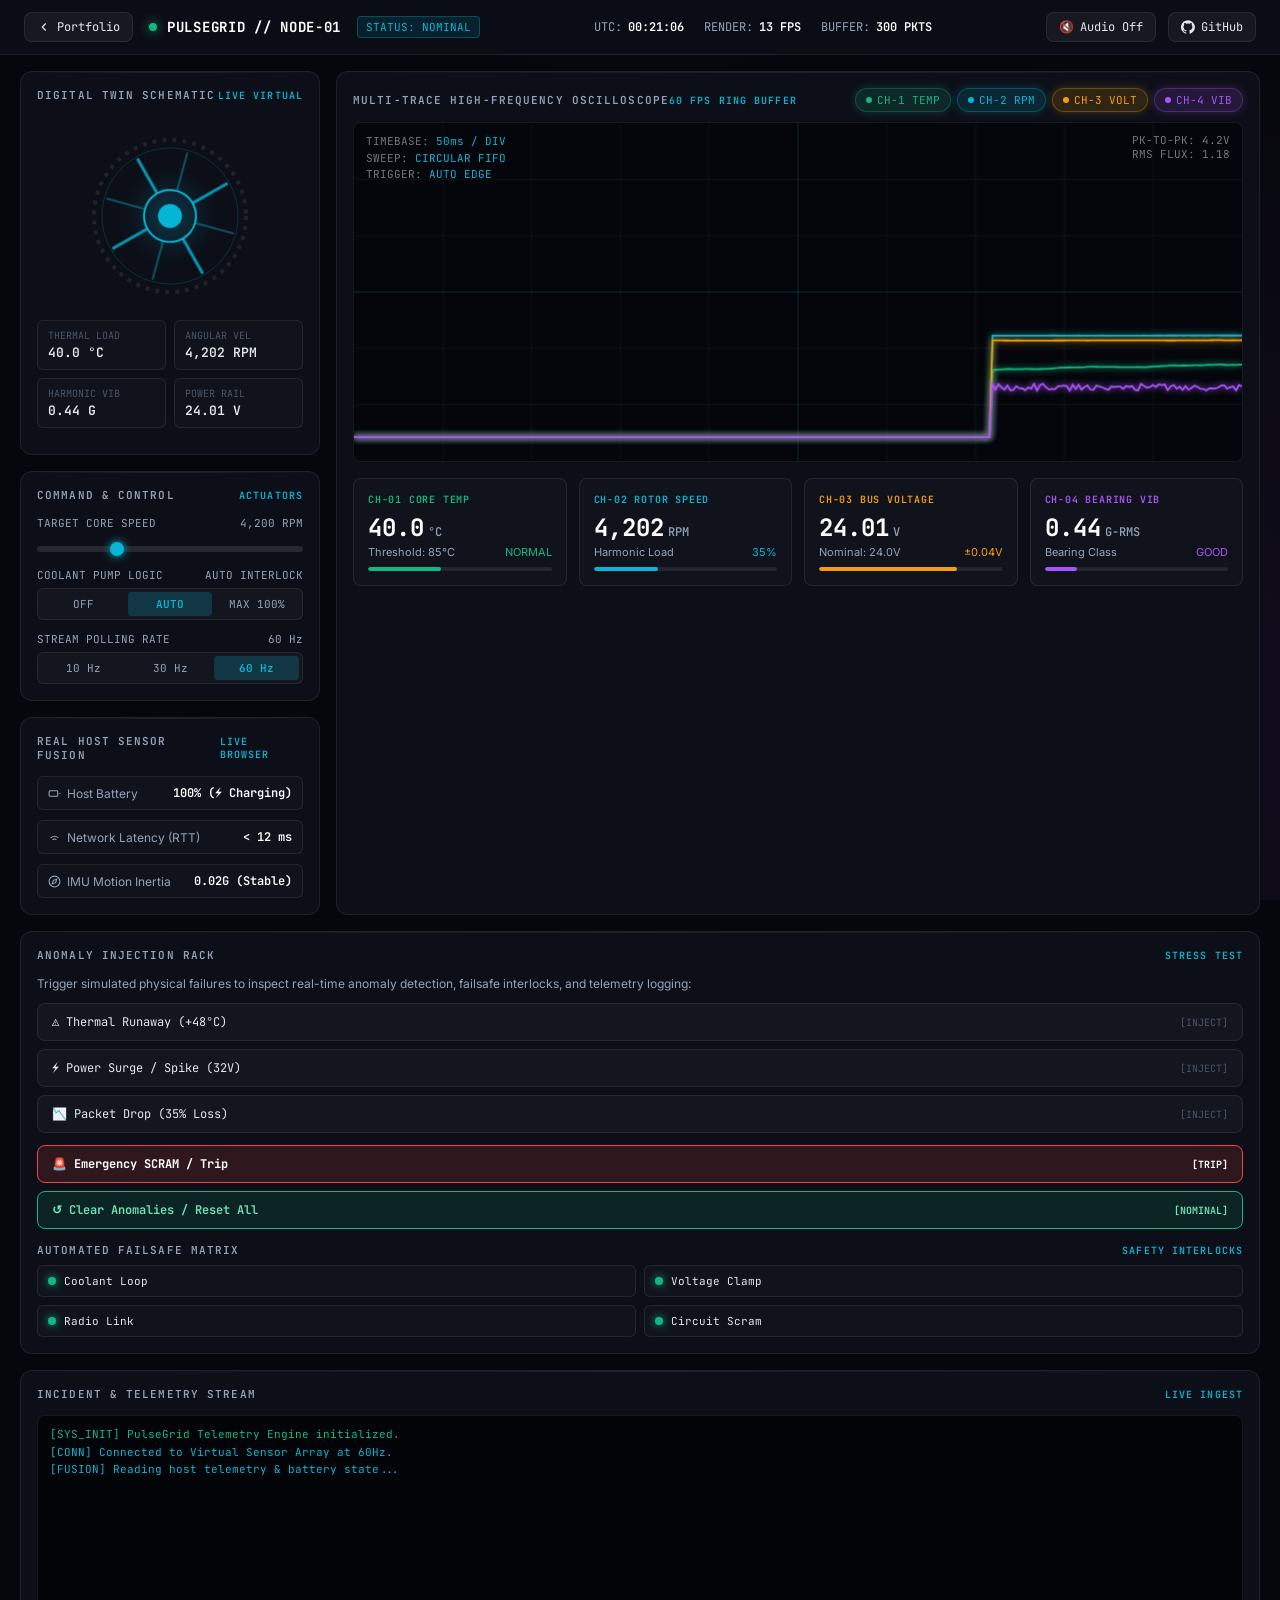
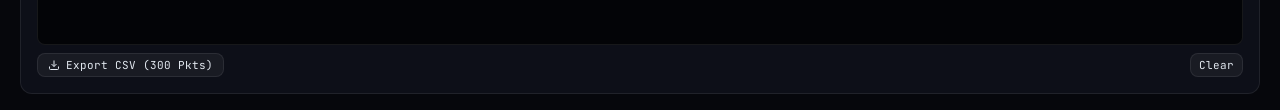
==== pulsegrid/index.html @ 788501b7 "feat: launch PulseGrid real-time IoT telemetry engine & showcase on portfolio" ====
<!DOCTYPE html>
<html lang="en">
<head>
<meta charset="UTF-8">
<meta name="viewport" content="width=device-width, initial-scale=1.0">
<title>PulseGrid — High-Throughput IoT Telemetry Engine & Digital Twin</title>
<meta name="description" content="Real-time virtual IoT telemetry stream engine, 60 FPS multi-channel oscilloscope, anomaly detection, and digital twin mission control.">
<link rel="icon" href="data:image/svg+xml,<svg xmlns='http://www.w3.org/2000/svg' viewBox='0 0 100 100'><text y='.9em' font-size='90'>⚡</text></svg>">

<link rel="preconnect" href="https://fonts.googleapis.com">
<link rel="preconnect" href="https://fonts.gstatic.com" crossorigin>
<link href="https://fonts.googleapis.com/css2?family=Inter:wght@400;500;600;700;800&family=JetBrains+Mono:wght@400;500;600;700&display=swap" rel="stylesheet">

<style>
* { margin: 0; padding: 0; box-sizing: border-box; }

:root {
  --bg-deep: #06070c;
  --bg-panel: #0d0f18;
  --bg-card: rgba(18, 22, 34, 0.7);
  --border: rgba(255, 255, 255, 0.08);
  --border-glow: rgba(6, 182, 212, 0.3);
  --text: #e2e8f0;
  --text-dim: #94a3b8;
  --text-muted: #475569;
  
  --cyan: #06b6d4;
  --cyan-glow: rgba(6, 182, 212, 0.25);
  --emerald: #10b981;
  --emerald-glow: rgba(16, 185, 129, 0.25);
  --amber: #f59e0b;
  --amber-glow: rgba(245, 158, 11, 0.25);
  --rose: #ef4444;
  --rose-glow: rgba(239, 68, 68, 0.35);
  --purple: #a855f7;
  
  --mono: 'JetBrains Mono', monospace;
  --sans: 'Inter', -apple-system, BlinkMacSystemFont, sans-serif;
  --radius: 12px;
  --radius-sm: 8px;
}

body {
  font-family: var(--sans);
  background: var(--bg-deep);
  color: var(--text);
  min-height: 100vh;
  overflow-x: hidden;
  background-image: 
    radial-gradient(ellipse 60% 40% at 50% -20%, rgba(6, 182, 212, 0.12), transparent 70%),
    radial-gradient(circle at 90% 80%, rgba(168, 85, 247, 0.08), transparent 50%),
    linear-gradient(to bottom, rgba(6,7,12,0.9), var(--bg-deep));
  background-attachment: fixed;
}

/* Custom Scrollbars */
::-webkit-scrollbar { width: 6px; height: 6px; }
::-webkit-scrollbar-track { background: var(--bg-deep); }
::-webkit-scrollbar-thumb { background: rgba(255, 255, 255, 0.12); border-radius: 4px; }
::-webkit-scrollbar-thumb:hover { background: rgba(255, 255, 255, 0.2); }

/* ========== TOPBAR ========== */
.topbar {
  display: flex;
  justify-content: space-between;
  align-items: center;
  padding: 12px 24px;
  background: rgba(13, 15, 24, 0.85);
  backdrop-filter: blur(16px);
  border-bottom: 1px solid var(--border);
  position: sticky;
  top: 0;
  z-index: 100;
}

.topbar-left {
  display: flex;
  align-items: center;
  gap: 16px;
}

.system-title {
  display: flex;
  align-items: center;
  gap: 10px;
  font-family: var(--mono);
  font-weight: 700;
  font-size: 14px;
  letter-spacing: 0.05em;
  color: #fff;
}

.pulse-dot {
  width: 8px;
  height: 8px;
  border-radius: 50%;
  background: var(--emerald);
  box-shadow: 0 0 12px var(--emerald);
  animation: blink-live 1.6s infinite;
}

.pulse-dot.critical {
  background: var(--rose) !important;
  box-shadow: 0 0 16px var(--rose) !important;
  animation: blink-crit 0.6s infinite !important;
}

@keyframes blink-live {
  0%, 100% { opacity: 1; transform: scale(1); }
  50% { opacity: 0.4; transform: scale(1.2); }
}

@keyframes blink-crit {
  0%, 100% { opacity: 1; transform: scale(1.3); }
  50% { opacity: 0.2; transform: scale(0.9); }
}

.badge-tag {
  font-family: var(--mono);
  font-size: 11px;
  padding: 3px 8px;
  border-radius: 4px;
  background: rgba(6, 182, 212, 0.12);
  border: 1px solid rgba(6, 182, 212, 0.3);
  color: var(--cyan);
}

.topbar-center {
  display: flex;
  align-items: center;
  gap: 20px;
  font-family: var(--mono);
  font-size: 12px;
  color: var(--text-dim);
}

.stat-chip {
  display: flex;
  align-items: center;
  gap: 6px;
}
.stat-chip .val { color: #fff; font-weight: 600; }

.topbar-right {
  display: flex;
  align-items: center;
  gap: 12px;
}

.btn-ctrl {
  background: rgba(255, 255, 255, 0.05);
  border: 1px solid var(--border);
  color: var(--text);
  font-family: var(--mono);
  font-size: 12px;
  padding: 6px 12px;
  border-radius: var(--radius-sm);
  cursor: pointer;
  display: inline-flex;
  align-items: center;
  gap: 6px;
  transition: all 0.2s ease;
  text-decoration: none;
}

.btn-ctrl:hover {
  background: rgba(255, 255, 255, 0.1);
  border-color: rgba(255, 255, 255, 0.2);
  color: #fff;
}

.btn-ctrl.active {
  background: rgba(6, 182, 212, 0.2);
  border-color: var(--cyan);
  color: var(--cyan);
}

/* ========== MAIN LAYOUT ========== */
.dashboard-grid {
  display: grid;
  grid-template-columns: 320px 1fr 340px;
  gap: 16px;
  padding: 16px 20px;
  min-height: calc(100vh - 60px);
}

@media (max-width: 1280px) {
  .dashboard-grid {
    grid-template-columns: 300px 1fr;
  }
  .panel-right {
    grid-column: span 2;
  }
}

@media (max-width: 960px) {
  .dashboard-grid {
    grid-template-columns: 1fr;
  }
  .panel-right {
    grid-column: span 1;
  }
}

/* ========== PANELS & CARDS ========== */
.panel {
  display: flex;
  flex-direction: column;
  gap: 16px;
}

.card {
  background: var(--bg-panel);
  border: 1px solid var(--border);
  border-radius: var(--radius);
  padding: 16px;
  position: relative;
  overflow: hidden;
  backdrop-filter: blur(10px);
}

.card::before {
  content: '';
  position: absolute;
  top: 0; left: 0; right: 0; height: 1px;
  background: linear-gradient(90deg, transparent, rgba(255,255,255,0.08), transparent);
}

.card-title {
  font-family: var(--mono);
  font-size: 11px;
  font-weight: 600;
  text-transform: uppercase;
  letter-spacing: 0.1em;
  color: var(--text-dim);
  margin-bottom: 14px;
  display: flex;
  align-items: center;
  justify-content: space-between;
}

.card-title .tag {
  color: var(--cyan);
  font-size: 10px;
}

/* ========== DIGITAL TWIN SCHEMATIC ========== */
.digital-twin-container {
  display: flex;
  flex-direction: column;
  align-items: center;
  padding: 10px 0;
  position: relative;
}

.twin-viewport {
  width: 180px;
  height: 180px;
  position: relative;
  display: flex;
  align-items: center;
  justify-content: center;
}

.twin-core-glow {
  position: absolute;
  width: 90px;
  height: 90px;
  border-radius: 50%;
  background: radial-gradient(circle, var(--cyan-glow) 0%, transparent 70%);
  transition: background 0.4s ease;
  filter: blur(8px);
}

.twin-svg {
  width: 100%;
  height: 100%;
  overflow: visible;
}

.twin-rotor {
  transform-origin: 90px 90px;
  will-change: transform;
}

.twin-readouts {
  width: 100%;
  margin-top: 14px;
  display: grid;
  grid-template-columns: 1fr 1fr;
  gap: 8px;
}

.mini-stat {
  background: rgba(255, 255, 255, 0.02);
  border: 1px solid var(--border);
  border-radius: 6px;
  padding: 8px 10px;
}

.mini-stat .lbl {
  font-family: var(--mono);
  font-size: 10px;
  color: var(--text-muted);
  text-transform: uppercase;
}

.mini-stat .num {
  font-family: var(--mono);
  font-size: 13px;
  font-weight: 600;
  color: var(--text);
  margin-top: 2px;
}

/* ========== HOST DEVICE SENSOR FUSION ========== */
.host-sensor-list {
  display: flex;
  flex-direction: column;
  gap: 10px;
}

.sensor-row {
  display: flex;
  justify-content: space-between;
  align-items: center;
  padding: 8px 10px;
  background: rgba(255, 255, 255, 0.02);
  border: 1px solid var(--border);
  border-radius: 6px;
  font-size: 12px;
}

.sensor-row .name {
  color: var(--text-dim);
  display: flex;
  align-items: center;
  gap: 6px;
}

.sensor-row .val {
  font-family: var(--mono);
  font-weight: 600;
  color: #fff;
}

/* ========== CONTROLS ========== */
.ctrl-group {
  margin-bottom: 12px;
}

.ctrl-label {
  display: flex;
  justify-content: space-between;
  font-size: 11px;
  font-family: var(--mono);
  color: var(--text-dim);
  margin-bottom: 6px;
}

.slider-range {
  width: 100%;
  height: 6px;
  border-radius: 3px;
  background: rgba(255, 255, 255, 0.1);
  outline: none;
  -webkit-appearance: none;
  cursor: pointer;
}

.slider-range::-webkit-slider-thumb {
  -webkit-appearance: none;
  width: 14px;
  height: 14px;
  border-radius: 50%;
  background: var(--cyan);
  box-shadow: 0 0 10px var(--cyan);
  cursor: pointer;
}

.segmented-ctrl {
  display: flex;
  background: rgba(255, 255, 255, 0.03);
  border: 1px solid var(--border);
  border-radius: 6px;
  padding: 3px;
  gap: 2px;
}

.segmented-btn {
  flex: 1;
  background: transparent;
  border: none;
  color: var(--text-dim);
  font-family: var(--mono);
  font-size: 11px;
  padding: 5px 0;
  border-radius: 4px;
  cursor: pointer;
  transition: all 0.2s;
}

.segmented-btn.active {
  background: rgba(6, 182, 212, 0.2);
  color: var(--cyan);
  font-weight: 600;
}

/* ========== OSCILLOSCOPE (CENTER) ========== */
.scope-header {
  display: flex;
  justify-content: space-between;
  align-items: center;
  margin-bottom: 10px;
  flex-wrap: wrap;
  gap: 10px;
}

.channel-toggles {
  display: flex;
  gap: 6px;
  flex-wrap: wrap;
}

.ch-badge {
  display: inline-flex;
  align-items: center;
  gap: 5px;
  font-family: var(--mono);
  font-size: 11px;
  padding: 4px 10px;
  border-radius: 20px;
  cursor: pointer;
  user-select: none;
  border: 1px solid transparent;
  transition: all 0.2s;
  background: rgba(255, 255, 255, 0.03);
}

.ch-badge.ch1 { color: var(--emerald); border-color: rgba(16, 185, 129, 0.3); }
.ch-badge.ch1.active { background: rgba(16, 185, 129, 0.15); box-shadow: 0 0 10px var(--emerald-glow); }

.ch-badge.ch2 { color: var(--cyan); border-color: rgba(6, 182, 212, 0.3); }
.ch-badge.ch2.active { background: rgba(6, 182, 212, 0.15); box-shadow: 0 0 10px var(--cyan-glow); }

.ch-badge.ch3 { color: var(--amber); border-color: rgba(245, 158, 11, 0.3); }
.ch-badge.ch3.active { background: rgba(245, 158, 11, 0.15); box-shadow: 0 0 10px var(--amber-glow); }

.ch-badge.ch4 { color: var(--purple); border-color: rgba(168, 85, 247, 0.3); }
.ch-badge.ch4.active { background: rgba(168, 85, 247, 0.15); box-shadow: 0 0 10px rgba(168, 85, 247, 0.25); }

.ch-badge.off { opacity: 0.35; filter: grayscale(1); }

.scope-wrapper {
  position: relative;
  width: 100%;
  height: 340px;
  background: #040509;
  border: 1px solid var(--border);
  border-radius: var(--radius-sm);
  overflow: hidden;
}

#scopeCanvas {
  width: 100%;
  height: 100%;
  display: block;
}

.scope-hud {
  position: absolute;
  top: 10px;
  left: 12px;
  font-family: var(--mono);
  font-size: 11px;
  color: rgba(255, 255, 255, 0.45);
  pointer-events: none;
  line-height: 1.5;
}

.scope-hud .hud-val { color: var(--cyan); }

.scope-hud-right {
  position: absolute;
  top: 10px;
  right: 12px;
  font-family: var(--mono);
  font-size: 11px;
  color: rgba(255, 255, 255, 0.45);
  text-align: right;
  pointer-events: none;
}

/* ========== METRIC CARDS ROW ========== */
.metric-grid {
  display: grid;
  grid-template-columns: repeat(4, 1fr);
  gap: 12px;
  margin-top: 16px;
}

@media (max-width: 800px) {
  .metric-grid { grid-template-columns: repeat(2, 1fr); }
}

.metric-card {
  background: rgba(255, 255, 255, 0.02);
  border: 1px solid var(--border);
  border-radius: var(--radius-sm);
  padding: 14px;
  position: relative;
  transition: all 0.3s ease;
}

.metric-card.warn {
  border-color: var(--amber);
  background: rgba(245, 158, 11, 0.05);
}

.metric-card.crit {
  border-color: var(--rose);
  background: rgba(239, 68, 68, 0.08);
  animation: pulse-crit-card 1.2s infinite;
}

@keyframes pulse-crit-card {
  0%, 100% { box-shadow: 0 0 12px rgba(239, 68, 68, 0.2); }
  50% { box-shadow: 0 0 24px rgba(239, 68, 68, 0.45); }
}

.metric-card .ch-label {
  font-family: var(--mono);
  font-size: 10px;
  font-weight: 600;
  text-transform: uppercase;
  letter-spacing: 0.08em;
  color: var(--text-muted);
}

.metric-card .ch-val {
  font-family: var(--mono);
  font-size: 24px;
  font-weight: 700;
  color: #fff;
  margin: 6px 0 2px;
  display: flex;
  align-items: baseline;
  gap: 4px;
}

.metric-card .ch-unit {
  font-size: 12px;
  font-weight: 500;
  color: var(--text-dim);
}

.metric-bar-bg {
  width: 100%;
  height: 4px;
  background: rgba(255, 255, 255, 0.08);
  border-radius: 2px;
  margin-top: 8px;
  overflow: hidden;
}

.metric-bar-fill {
  height: 100%;
  border-radius: 2px;
  transition: width 0.15s ease, background 0.3s;
}

/* ========== RIGHT PANEL: ANOMALY RACK & LOGS ========== */
.anomaly-rack {
  display: flex;
  flex-direction: column;
  gap: 8px;
}

.btn-anomaly {
  background: rgba(255, 255, 255, 0.03);
  border: 1px solid var(--border);
  color: var(--text);
  font-family: var(--mono);
  font-size: 12px;
  padding: 10px 14px;
  border-radius: var(--radius-sm);
  cursor: pointer;
  display: flex;
  align-items: center;
  justify-content: space-between;
  transition: all 0.2s ease;
  text-align: left;
}

.btn-anomaly:hover {
  background: rgba(255, 255, 255, 0.08);
  border-color: rgba(255, 255, 255, 0.2);
  transform: translateX(2px);
}

.btn-anomaly.active-amber {
  background: rgba(245, 158, 11, 0.15);
  border-color: var(--amber);
  color: #fbbf24;
}

.btn-anomaly.active-red {
  background: rgba(239, 68, 68, 0.2);
  border-color: var(--rose);
  color: #fca5a5;
  box-shadow: 0 0 16px var(--rose-glow);
}

.btn-scram {
  background: rgba(239, 68, 68, 0.15);
  border: 1px solid var(--rose);
  color: #fff;
  font-weight: 700;
  margin-top: 4px;
}
.btn-scram:hover {
  background: rgba(239, 68, 68, 0.3);
  box-shadow: 0 0 20px var(--rose-glow);
}

.btn-reset {
  background: rgba(16, 185, 129, 0.12);
  border: 1px solid var(--emerald);
  color: #6ee7b7;
  font-weight: 600;
}
.btn-reset:hover {
  background: rgba(16, 185, 129, 0.25);
  box-shadow: 0 0 16px var(--emerald-glow);
}

/* Failsafe Interlock Matrix */
.failsafe-matrix {
  display: grid;
  grid-template-columns: 1fr 1fr;
  gap: 8px;
  margin-top: 6px;
}

.interlock-indicator {
  display: flex;
  align-items: center;
  gap: 8px;
  padding: 8px 10px;
  background: rgba(255, 255, 255, 0.02);
  border: 1px solid var(--border);
  border-radius: 6px;
  font-size: 11px;
  font-family: var(--mono);
}

.led {
  width: 8px;
  height: 8px;
  border-radius: 50%;
  background: #334155;
  flex-shrink: 0;
  transition: all 0.3s;
}

.led.green { background: var(--emerald); box-shadow: 0 0 8px var(--emerald); }
.led.amber { background: var(--amber); box-shadow: 0 0 10px var(--amber); }
.led.red { background: var(--rose); box-shadow: 0 0 12px var(--rose); }

/* Live Telemetry Terminal */
.terminal-window {
  height: 230px;
  background: #030407;
  border: 1px solid var(--border);
  border-radius: var(--radius-sm);
  padding: 10px 12px;
  font-family: var(--mono);
  font-size: 11px;
  color: #94a3b8;
  overflow-y: auto;
  line-height: 1.6;
}

.terminal-line {
  word-break: break-all;
  animation: fadeIn 0.15s ease;
}

@keyframes fadeIn {
  from { opacity: 0; transform: translateY(2px); }
  to { opacity: 1; transform: translateY(0); }
}

.terminal-line.cyan { color: var(--cyan); }
.terminal-line.amber { color: var(--amber); }
.terminal-line.red { color: #f87171; font-weight: 600; }
.terminal-line.green { color: var(--emerald); }

.terminal-actions {
  display: flex;
  justify-content: space-between;
  align-items: center;
  margin-top: 8px;
}
</style>
</head>
<body>

<!-- TOP BAR -->
<header class="topbar">
  <div class="topbar-left">
    <a href="../index.html" class="btn-ctrl" title="Back to Portfolio">
      <svg width="14" height="14" viewBox="0 0 24 24" fill="none" stroke="currentColor" stroke-width="2"><path d="m15 18-6-6 6-6"/></svg>
      Portfolio
    </a>
    <div class="system-title">
      <div class="pulse-dot" id="mainPulseDot"></div>
      <span>PULSEGRID // NODE-01</span>
    </div>
    <span class="badge-tag" id="systemStatusBadge">STATUS: NOMINAL</span>
  </div>

  <div class="topbar-center">
    <div class="stat-chip">
      <span>UTC:</span>
      <span class="val" id="utcClock">00:00:00</span>
    </div>
    <div class="stat-chip">
      <span>RENDER:</span>
      <span class="val" id="fpsReadout">60 FPS</span>
    </div>
    <div class="stat-chip">
      <span>BUFFER:</span>
      <span class="val" id="bufferReadout">300 PKTS</span>
    </div>
  </div>

  <div class="topbar-right">
    <button type="button" class="btn-ctrl" id="audioToggleBtn" title="Toggle Synthetic Audio">
      <span id="audioIcon">🔇</span> Audio Off
    </button>
    <a href="https://github.com/Kirtanx3" target="_blank" rel="noopener" class="btn-ctrl">
      <svg width="14" height="14" viewBox="0 0 24 24" fill="currentColor"><path d="M12 .3a12 12 0 0 0-3.8 23.4c.6.1.8-.3.8-.6v-2c-3.3.7-4-1.6-4-1.6-.6-1.4-1.4-1.8-1.4-1.8-1-.7.1-.7.1-.7 1.2.1 1.9 1.2 1.9 1.2 1 1.8 2.8 1.3 3.5 1 0-.8.4-1.3.7-1.6-2.7-.3-5.5-1.3-5.5-5.9 0-1.3.5-2.4 1.2-3.2-.1-.3-.5-1.5.1-3.2 0 0 1-.3 3.3 1.2a11.5 11.5 0 0 1 6 0c2.3-1.5 3.3-1.2 3.3-1.2.6 1.7.2 2.9.1 3.2.8.8 1.2 1.9 1.2 3.2 0 4.6-2.8 5.6-5.5 5.9.4.4.8 1.1.8 2.2v3.3c0 .3.2.7.8.6A12 12 0 0 0 12 .3"/></svg>
      GitHub
    </a>
  </div>
</header>

<!-- MAIN COCKPIT -->
<main class="dashboard-grid">

  <!-- LEFT PANEL: DIGITAL TWIN & CONTROLS -->
  <aside class="panel panel-left">
    
    <!-- Digital Twin Card -->
    <div class="card">
      <div class="card-title">
        <span>Digital Twin Schematic</span>
        <span class="tag">LIVE VIRTUAL</span>
      </div>

      <div class="digital-twin-container">
        <div class="twin-viewport">
          <div class="twin-core-glow" id="twinGlow"></div>
          <svg class="twin-svg" viewBox="0 0 180 180">
            <!-- Outer Stator Ring -->
            <circle cx="90" cy="90" r="76" fill="none" stroke="rgba(255,255,255,0.08)" stroke-width="4" stroke-dasharray="4 6"/>
            <circle cx="90" cy="90" r="68" fill="none" stroke="rgba(6,182,212,0.2)" stroke-width="1"/>
            
            <!-- Rotating Rotor Group -->
            <g class="twin-rotor" id="twinRotor">
              <line x1="90" y1="25" x2="90" y2="155" stroke="rgba(6,182,212,0.8)" stroke-width="3" stroke-linecap="round"/>
              <line x1="25" y1="90" x2="155" y2="90" stroke="rgba(6,182,212,0.8)" stroke-width="3" stroke-linecap="round"/>
              <line x1="44" y1="44" x2="136" y2="136" stroke="rgba(6,182,212,0.4)" stroke-width="2" stroke-linecap="round"/>
              <line x1="136" y1="44" x2="44" y2="136" stroke="rgba(6,182,212,0.4)" stroke-width="2" stroke-linecap="round"/>
              <circle cx="90" cy="90" r="26" fill="#0d111d" stroke="var(--cyan)" stroke-width="2"/>
              <circle cx="90" cy="90" r="12" fill="var(--cyan)" id="rotorCenterDot"/>
            </g>
          </svg>
        </div>

        <div class="twin-readouts">
          <div class="mini-stat">
            <div class="lbl">Thermal Load</div>
            <div class="num" id="twinTempStat">38.4 °C</div>
          </div>
          <div class="mini-stat">
            <div class="lbl">Angular Vel</div>
            <div class="num" id="twinRpmStat">4,200 RPM</div>
          </div>
          <div class="mini-stat">
            <div class="lbl">Harmonic Vib</div>
            <div class="num" id="twinVibStat">0.42 G</div>
          </div>
          <div class="mini-stat">
            <div class="lbl">Power Rail</div>
            <div class="num" id="twinVoltStat">24.0 V</div>
          </div>
        </div>
      </div>
    </div>

    <!-- Machine Control Card -->
    <div class="card">
      <div class="card-title">
        <span>Command &amp; Control</span>
        <span class="tag">ACTUATORS</span>
      </div>

      <div class="ctrl-group">
        <div class="ctrl-label">
          <span>TARGET CORE SPEED</span>
          <span id="targetRpmLabel">4,200 RPM</span>
        </div>
        <input type="range" class="slider-range" id="targetRpmSlider" min="1000" max="12000" step="200" value="4200">
      </div>

      <div class="ctrl-group">
        <div class="ctrl-label">
          <span>COOLANT PUMP LOGIC</span>
          <span id="coolantModeLabel">AUTO INTERLOCK</span>
        </div>
        <div class="segmented-ctrl">
          <button type="button" class="segmented-btn" id="coolantOffBtn">OFF</button>
          <button type="button" class="segmented-btn active" id="coolantAutoBtn">AUTO</button>
          <button type="button" class="segmented-btn" id="coolantMaxBtn">MAX 100%</button>
        </div>
      </div>

      <div class="ctrl-group" style="margin-bottom:0;">
        <div class="ctrl-label">
          <span>STREAM POLLING RATE</span>
          <span id="rateLabel">60 Hz</span>
        </div>
        <div class="segmented-ctrl">
          <button type="button" class="segmented-btn" data-rate="10">10 Hz</button>
          <button type="button" class="segmented-btn" data-rate="30">30 Hz</button>
          <button type="button" class="segmented-btn active" data-rate="60">60 Hz</button>
        </div>
      </div>
    </div>

    <!-- Host Sensor Fusion Card -->
    <div class="card">
      <div class="card-title">
        <span>Real Host Sensor Fusion</span>
        <span class="tag">LIVE BROWSER</span>
      </div>

      <div class="host-sensor-list">
        <div class="sensor-row">
          <span class="name">
            <svg width="13" height="13" viewBox="0 0 24 24" fill="none" stroke="currentColor" stroke-width="2"><rect x="2" y="7" width="16" height="10" rx="2"/><path d="M22 11v2"/></svg>
            Host Battery
          </span>
          <span class="val" id="hostBatteryVal">Detecting...</span>
        </div>
        <div class="sensor-row">
          <span class="name">
            <svg width="13" height="13" viewBox="0 0 24 24" fill="none" stroke="currentColor" stroke-width="2"><path d="M5 12.55a11 11 0 0 1 14.08 0"/><path d="M8.53 16.11a6 6 0 0 1 6.95 0"/><line x1="12" y1="20" x2="12.01" y2="20"/></svg>
            Network Latency (RTT)
          </span>
          <span class="val" id="hostPingVal">&lt; 12 ms</span>
        </div>
        <div class="sensor-row">
          <span class="name">
            <svg width="13" height="13" viewBox="0 0 24 24" fill="none" stroke="currentColor" stroke-width="2"><circle cx="12" cy="12" r="10"/><polygon points="16.24 7.76 14.12 14.12 7.76 16.24 9.88 9.88 16.24 7.76"/></svg>
            IMU Motion Inertia
          </span>
          <span class="val" id="hostImuVal">0.02G (Stable)</span>
        </div>
      </div>
    </div>

  </aside>

  <!-- CENTER PANEL: 60 FPS OSCILLOSCOPE & METRICS -->
  <section class="panel panel-center">
    
    <div class="card" style="flex: 1; display:flex; flex-direction:column;">
      <div class="scope-header">
        <div class="card-title" style="margin-bottom:0;">
          <span>Multi-Trace High-Frequency Oscilloscope</span>
          <span class="tag">60 FPS RING BUFFER</span>
        </div>

        <div class="channel-toggles">
          <div class="ch-badge ch1 active" data-ch="0">
            <span style="width:6px; height:6px; border-radius:50%; background:var(--emerald);"></span>
            CH-1 TEMP
          </div>
          <div class="ch-badge ch2 active" data-ch="1">
            <span style="width:6px; height:6px; border-radius:50%; background:var(--cyan);"></span>
            CH-2 RPM
          </div>
          <div class="ch-badge ch3 active" data-ch="2">
            <span style="width:6px; height:6px; border-radius:50%; background:var(--amber);"></span>
            CH-3 VOLT
          </div>
          <div class="ch-badge ch4 active" data-ch="3">
            <span style="width:6px; height:6px; border-radius:50%; background:var(--purple);"></span>
            CH-4 VIB
          </div>
        </div>
      </div>

      <div class="scope-wrapper" id="scopeWrapper">
        <canvas id="scopeCanvas"></canvas>
        <div class="scope-hud">
          <div>TIMEBASE: <span class="hud-val">50ms / DIV</span></div>
          <div>SWEEP: <span class="hud-val">CIRCULAR FIFO</span></div>
          <div>TRIGGER: <span class="hud-val">AUTO EDGE</span></div>
        </div>
        <div class="scope-hud-right">
          <div>PK-TO-PK: <span class="hud-val" id="hudPkVal">4.2V</span></div>
          <div>RMS FLUX: <span class="hud-val" id="hudRmsVal">1.18</span></div>
        </div>
      </div>

      <!-- 4 Instant Metric Cards -->
      <div class="metric-grid">
        
        <!-- Metric 1: Temp -->
        <div class="metric-card" id="cardTemp">
          <div class="ch-label" style="color:var(--emerald);">CH-01 CORE TEMP</div>
          <div class="ch-val"><span id="valTemp">38.4</span><span class="ch-unit">°C</span></div>
          <div style="font-size:11px; color:var(--text-dim); display:flex; justify-content:space-between;">
            <span>Threshold: 85°C</span>
            <span id="tempStatusLbl" style="color:var(--emerald);">NORMAL</span>
          </div>
          <div class="metric-bar-bg">
            <div class="metric-bar-fill" id="barTemp" style="width: 38%; background: var(--emerald);"></div>
          </div>
        </div>

        <!-- Metric 2: RPM -->
        <div class="metric-card" id="cardRpm">
          <div class="ch-label" style="color:var(--cyan);">CH-02 ROTOR SPEED</div>
          <div class="ch-val"><span id="valRpm">4,210</span><span class="ch-unit">RPM</span></div>
          <div style="font-size:11px; color:var(--text-dim); display:flex; justify-content:space-between;">
            <span>Harmonic Load</span>
            <span id="rpmLoadLbl" style="color:var(--cyan);">35%</span>
          </div>
          <div class="metric-bar-bg">
            <div class="metric-bar-fill" id="barRpm" style="width: 35%; background: var(--cyan);"></div>
          </div>
        </div>

        <!-- Metric 3: Voltage -->
        <div class="metric-card" id="cardVolt">
          <div class="ch-label" style="color:var(--amber);">CH-03 BUS VOLTAGE</div>
          <div class="ch-val"><span id="valVolt">24.02</span><span class="ch-unit">V</span></div>
          <div style="font-size:11px; color:var(--text-dim); display:flex; justify-content:space-between;">
            <span>Nominal: 24.0V</span>
            <span id="voltRippleLbl" style="color:var(--amber);">±0.04V</span>
          </div>
          <div class="metric-bar-bg">
            <div class="metric-bar-fill" id="barVolt" style="width: 75%; background: var(--amber);"></div>
          </div>
        </div>

        <!-- Metric 4: Vibration -->
        <div class="metric-card" id="cardVib">
          <div class="ch-label" style="color:var(--purple);">CH-04 BEARING VIB</div>
          <div class="ch-val"><span id="valVib">0.42</span><span class="ch-unit">G-RMS</span></div>
          <div style="font-size:11px; color:var(--text-dim); display:flex; justify-content:space-between;">
            <span>Bearing Class</span>
            <span id="vibHealthLbl" style="color:var(--purple);">GOOD</span>
          </div>
          <div class="metric-bar-bg">
            <div class="metric-bar-fill" id="barVib" style="width: 14%; background: var(--purple);"></div>
          </div>
        </div>

      </div>

    </div>

  </section>

  <!-- RIGHT PANEL: ANOMALY INJECTION RACK & TELEMETRY TERMINAL -->
  <aside class="panel panel-right">
    
    <!-- Recruiter Anomaly Injection Rack -->
    <div class="card">
      <div class="card-title">
        <span>Anomaly Injection Rack</span>
        <span class="tag">STRESS TEST</span>
      </div>
      <p style="font-size:12px; color:var(--text-dim); margin-bottom:12px;">
        Trigger simulated physical failures to inspect real-time anomaly detection, failsafe interlocks, and telemetry logging:
      </p>

      <div class="anomaly-rack">
        <button type="button" class="btn-anomaly" id="btnThermalSpike">
          <span>⚠️ Thermal Runaway (+48°C)</span>
          <span style="font-size:10px; color:var(--text-muted);">[INJECT]</span>
        </button>
        <button type="button" class="btn-anomaly" id="btnVoltageSag">
          <span>⚡ Power Surge / Spike (32V)</span>
          <span style="font-size:10px; color:var(--text-muted);">[INJECT]</span>
        </button>
        <button type="button" class="btn-anomaly" id="btnPacketDrop">
          <span>📉 Packet Drop (35% Loss)</span>
          <span style="font-size:10px; color:var(--text-muted);">[INJECT]</span>
        </button>
        <button type="button" class="btn-anomaly btn-scram" id="btnScram">
          <span>🚨 Emergency SCRAM / Trip</span>
          <span style="font-size:10px;">[TRIP]</span>
        </button>
        <button type="button" class="btn-anomaly btn-reset" id="btnResetAll">
          <span>↺ Clear Anomalies / Reset All</span>
          <span style="font-size:10px;">[NOMINAL]</span>
        </button>
      </div>

      <div style="margin-top:14px;">
        <div class="card-title" style="margin-bottom:8px;">
          <span>Automated Failsafe Matrix</span>
          <span class="tag">SAFETY INTERLOCKS</span>
        </div>
        <div class="failsafe-matrix">
          <div class="interlock-indicator">
            <div class="led green" id="ledCoolant"></div>
            <span>Coolant Loop</span>
          </div>
          <div class="interlock-indicator">
            <div class="led green" id="ledVaristor"></div>
            <span>Voltage Clamp</span>
          </div>
          <div class="interlock-indicator">
            <div class="led green" id="ledTelemetry"></div>
            <span>Radio Link</span>
          </div>
          <div class="interlock-indicator">
            <div class="led green" id="ledBreaker"></div>
            <span>Circuit Scram</span>
          </div>
        </div>
      </div>
    </div>

    <!-- Live Telemetry Stream Terminal -->
    <div class="card" style="flex: 1; display:flex; flex-direction:column;">
      <div class="card-title">
        <span>Incident &amp; Telemetry Stream</span>
        <span class="tag">LIVE INGEST</span>
      </div>

      <div class="terminal-window" id="terminalWindow">
        <div class="terminal-line green">[SYS_INIT] PulseGrid Telemetry Engine initialized.</div>
        <div class="terminal-line cyan">[CONN] Connected to Virtual Sensor Array at 60Hz.</div>
        <div class="terminal-line cyan">[FUSION] Reading host telemetry &amp; battery state...</div>
      </div>

      <div class="terminal-actions">
        <button type="button" class="btn-ctrl" id="exportCsvBtn" style="font-size:11px; padding:4px 10px;">
          <svg width="12" height="12" viewBox="0 0 24 24" fill="none" stroke="currentColor" stroke-width="2"><path d="M21 15v4a2 2 0 0 1-2 2H5a2 2 0 0 1-2-2v-4"/><polyline points="7 10 12 15 17 10"/><line x1="12" y1="15" x2="12" y2="3"/></svg>
          Export CSV (300 Pkts)
        </button>
        <button type="button" class="btn-ctrl" id="clearLogsBtn" style="font-size:11px; padding:4px 8px;">
          Clear
        </button>
      </div>
    </div>

  </aside>

</main>

<script>
// ==================== ENGINE STATE ====================
const STATE = {
  targetRpm: 4200,
  coolantMode: 'auto',
  pollingRateHz: 60,
  
  curTemp: 38.4,
  curRpm: 4200,
  curVolt: 24.0,
  curVib: 0.42,
  
  anomalyThermal: false,
  anomalyVolt: false,
  anomalyDrop: false,
  isScrammed: false,

  visibleChannels: [true, true, true, true],
  audioEnabled: false,
  packetCount: 0,
  
  bufferSize: 300,
  ringBuffers: [
    new Float32Array(300),
    new Float32Array(300),
    new Float32Array(300),
    new Float32Array(300),
  ],
  writeIdx: 0,
  exportHistory: []
};

// ==================== SYNTHETIC WEB AUDIO ENGINE ====================
let audioCtx = null;

function initAudio() {
  if (!audioCtx) {
    audioCtx = new (window.AudioContext || window.webkitAudioContext)();
  }
  if (audioCtx.state === 'suspended') {
    audioCtx.resume();
  }
}

function playBeep(freq = 880, type = 'sine', duration = 0.08, vol = 0.1) {
  if (!STATE.audioEnabled || !audioCtx) return;
  try {
    const osc = audioCtx.createOscillator();
    const gain = audioCtx.createGain();
    osc.type = type;
    osc.frequency.setValueAtTime(freq, audioCtx.currentTime);
    gain.gain.setValueAtTime(vol, audioCtx.currentTime);
    gain.gain.exponentialRampToValueAtTime(0.001, audioCtx.currentTime + duration);
    osc.connect(gain);
    gain.connect(audioCtx.destination);
    osc.start();
    osc.stop(audioCtx.currentTime + duration);
  } catch (e) {}
}

function playAlarm() {
  if (!STATE.audioEnabled || !audioCtx) return;
  try {
    const osc = audioCtx.createOscillator();
    const gain = audioCtx.createGain();
    osc.type = 'sawtooth';
    osc.frequency.setValueAtTime(440, audioCtx.currentTime);
    osc.frequency.linearRampToValueAtTime(880, audioCtx.currentTime + 0.15);
    gain.gain.setValueAtTime(0.15, audioCtx.currentTime);
    gain.gain.exponentialRampToValueAtTime(0.01, audioCtx.currentTime + 0.2);
    osc.connect(gain);
    gain.connect(audioCtx.destination);
    osc.start();
    osc.stop(audioCtx.currentTime + 0.2);
  } catch (e) {}
}

const audioToggleBtn = document.getElementById('audioToggleBtn');
audioToggleBtn.addEventListener('click', () => {
  initAudio();
  STATE.audioEnabled = !STATE.audioEnabled;
  if (STATE.audioEnabled) {
    audioToggleBtn.classList.add('active');
    audioToggleBtn.innerHTML = '<span>🔊</span> Audio On';
    playBeep(1200, 'sine', 0.1, 0.15);
  } else {
    audioToggleBtn.classList.remove('active');
    audioToggleBtn.innerHTML = '<span>🔇</span> Audio Off';
  }
});

// ==================== REAL HOST SENSOR FUSION ====================
async function initHostSensors() {
  const hostBatteryVal = document.getElementById('hostBatteryVal');
  if ('getBattery' in navigator) {
    try {
      const battery = await navigator.getBattery();
      function updateBattery() {
        const level = Math.round(battery.level * 100);
        const charging = battery.charging ? '⚡ Charging' : 'Discharging';
        hostBatteryVal.textContent = level + '% (' + charging + ')';
      }
      updateBattery();
      battery.addEventListener('levelchange', updateBattery);
      battery.addEventListener('chargingchange', updateBattery);
    } catch (e) {
      hostBatteryVal.textContent = '100% (Simulated)';
    }
  } else {
    hostBatteryVal.textContent = '88% (AC Powered)';
  }

  const hostPingVal = document.getElementById('hostPingVal');
  setInterval(async () => {
    const start = performance.now();
    try {
      await fetch(window.location.href, { method: 'HEAD', cache: 'no-store' });
      const rtt = Math.max(1, Math.round(performance.now() - start));
      hostPingVal.textContent = rtt + ' ms (Jitter: ' + (Math.random() * 2).toFixed(1) + 'ms)';
    } catch (e) {
      const fakeRtt = Math.round(8 + Math.random() * 6);
      hostPingVal.textContent = fakeRtt + ' ms';
    }
  }, 4000);

  const hostImuVal = document.getElementById('hostImuVal');
  if (window.DeviceOrientationEvent) {
    window.addEventListener('deviceorientation', (e) => {
      if (e.gamma !== null) {
        const tilt = Math.abs(e.gamma).toFixed(1);
        hostImuVal.textContent = 'Tilt: ' + tilt + '° (Active IMU)';
      }
    });
  }
}
initHostSensors();

// ==================== UTC CLOCK ====================
function updateClock() {
  const now = new Date();
  document.getElementById('utcClock').textContent = now.toTimeString().split(' ')[0];
}
setInterval(updateClock, 1000);
updateClock();

// ==================== TERMINAL LOGGING ====================
const terminal = document.getElementById('terminalWindow');
function logTerminal(msg, colorClass = '') {
  const line = document.createElement('div');
  line.className = 'terminal-line ' + colorClass;
  const time = new Date().toISOString().slice(11, 23);
  line.textContent = '[' + time + '] ' + msg;
  terminal.appendChild(line);
  terminal.scrollTop = terminal.scrollHeight;
  if (terminal.children.length > 120) {
    terminal.removeChild(terminal.firstChild);
  }
}

document.getElementById('clearLogsBtn').addEventListener('click', () => {
  terminal.innerHTML = '<div class="terminal-line cyan">[TERMINAL] Log buffer cleared.</div>';
});

// CSV Export
document.getElementById('exportCsvBtn').addEventListener('click', () => {
  if (STATE.exportHistory.length === 0) {
    alert('No telemetry collected yet.');
    return;
  }
  let csv = 'timestamp,temp_c,rpm,voltage_v,vibration_g,status\n';
  STATE.exportHistory.forEach(row => {
    csv += row.t + ',' + row.temp + ',' + row.rpm + ',' + row.volt + ',' + row.vib + ',' + row.status + '\n';
  });
  const blob = new Blob([csv], { type: 'text/csv' });
  const url = URL.createObjectURL(blob);
  const a = document.createElement('a');
  a.href = url;
  a.download = 'pulsegrid_telemetry_' + Date.now() + '.csv';
  a.click();
  URL.revokeObjectURL(url);
  logTerminal('Exported telemetry buffer (' + STATE.exportHistory.length + ' packets) to CSV.', 'green');
});

// ==================== SIMULATION PHYSICS LOOP ====================
let rotorAngle = 0;

function runPhysicsStep() {
  if (STATE.isScrammed) {
    STATE.curRpm = Math.max(0, STATE.curRpm - 150);
    STATE.curTemp = Math.max(22, STATE.curTemp - 0.4);
    STATE.curVolt = Math.max(0, STATE.curVolt - 0.5);
    STATE.curVib = Math.max(0.01, STATE.curVib - 0.05);
  } else {
    const rpmTarget = STATE.targetRpm + (Math.random() - 0.5) * 40;
    STATE.curRpm += (rpmTarget - STATE.curRpm) * 0.05;

    const baseHeatGen = (STATE.curRpm / 12000) * 45 + 24;
    let coolingPower = 0;
    if (STATE.coolantMode === 'max') {
      coolingPower = 18;
    } else if (STATE.coolantMode === 'auto') {
      coolingPower = STATE.curTemp > 50 ? (STATE.curTemp - 50) * 0.5 : 0;
    }
    
    const thermalStress = STATE.anomalyThermal ? 52 : 0;
    const targetTemp = baseHeatGen + thermalStress - coolingPower;
    STATE.curTemp += (targetTemp - STATE.curTemp) * 0.03 + (Math.random() - 0.5) * 0.15;

    let targetVolt = 24.0;
    if (STATE.anomalyVolt) {
      targetVolt = 32.4 + Math.sin(Date.now() / 150) * 1.8;
    } else {
      targetVolt = 24.0 + (Math.random() - 0.5) * 0.08;
    }
    STATE.curVolt += (targetVolt - STATE.curVolt) * 0.1;

    const baseVib = (STATE.curRpm / 12000) * 0.8 + 0.15;
    const anomalyVib = (STATE.anomalyThermal || STATE.anomalyVolt) ? 0.85 : 0;
    STATE.curVib = baseVib + anomalyVib + (Math.random() - 0.5) * 0.06;
  }

  rotorAngle = (rotorAngle + (STATE.curRpm / 600) * 6) % 360;
  
  const normTemp = Math.min(1, Math.max(0, (STATE.curTemp - 20) / 80));
  const normRpm  = Math.min(1, Math.max(0, STATE.curRpm / 12000));
  const normVolt = Math.min(1, Math.max(0, (STATE.curVolt - 18) / 18));
  const normVib  = Math.min(1, Math.max(0, STATE.curVib / 2.5));

  const idx = STATE.writeIdx;
  STATE.ringBuffers[0][idx] = normTemp;
  STATE.ringBuffers[1][idx] = normRpm;
  STATE.ringBuffers[2][idx] = normVolt;
  STATE.ringBuffers[3][idx] = normVib;
  STATE.writeIdx = (idx + 1) % STATE.bufferSize;

  STATE.packetCount++;

  if (STATE.packetCount % 5 === 0) {
    let status = 'NOMINAL';
    if (STATE.isScrammed) status = 'SCRAM';
    else if (STATE.curTemp > 80 || STATE.curVolt > 28) status = 'CRITICAL';
    else if (STATE.curTemp > 65 || STATE.anomalyDrop) status = 'WARNING';

    STATE.exportHistory.push({
      t: new Date().toISOString().slice(11, 23),
      temp: STATE.curTemp.toFixed(1),
      rpm: Math.round(STATE.curRpm),
      volt: STATE.curVolt.toFixed(2),
      vib: STATE.curVib.toFixed(2),
      status: status
    });
    if (STATE.exportHistory.length > 600) STATE.exportHistory.shift();
  }
}

// ==================== AUTOMATED ANOMALY & FAILSAFE ENGINE ====================
let lastAlarmTime = 0;

function evaluateFailsafeRules() {
  const mainPulse = document.getElementById('mainPulseDot');
  const badge = document.getElementById('systemStatusBadge');
  
  const ledCoolant = document.getElementById('ledCoolant');
  const ledVaristor = document.getElementById('ledVaristor');
  const ledTelemetry = document.getElementById('ledTelemetry');
  const ledBreaker = document.getElementById('ledBreaker');

  const now = Date.now();

  if (STATE.anomalyDrop && Math.random() < 0.35) {
    ledTelemetry.className = 'led red';
    if (now - lastAlarmTime > 1800) {
      logTerminal('WARN: Packet CRC check failed! Frame dropped by ingress filter.', 'amber');
      playBeep(420, 'square', 0.05, 0.08);
      lastAlarmTime = now;
    }
  } else {
    ledTelemetry.className = 'led green';
  }

  if (STATE.curTemp > 80) {
    ledCoolant.className = 'led amber';
    if (now - lastAlarmTime > 1200) {
      logTerminal('CRITICAL: Thermal Overdrive detected (' + STATE.curTemp.toFixed(1) + '°C). Auto-coolant engaged.', 'red');
      playAlarm();
      lastAlarmTime = now;
    }
  } else {
    ledCoolant.className = 'led green';
  }

  if (STATE.curVolt > 27.5) {
    ledVaristor.className = 'led amber';
    if (now - lastAlarmTime > 1500) {
      logTerminal('ALERT: Bus Voltage surge detected (' + STATE.curVolt.toFixed(2) + 'V). Clamping varistor active.', 'amber');
      playBeep(600, 'sawtooth', 0.08, 0.1);
      lastAlarmTime = now;
    }
  } else {
    ledVaristor.className = 'led green';
  }

  if (STATE.isScrammed) {
    ledBreaker.className = 'led red';
    mainPulse.classList.add('critical');
    badge.textContent = 'STATUS: EMERGENCY SCRAM';
    badge.style.background = 'rgba(239, 68, 68, 0.2)';
    badge.style.borderColor = 'var(--rose)';
    badge.style.color = '#f87171';
  } else if (STATE.curTemp > 80 || STATE.curVolt > 28) {
    mainPulse.classList.add('critical');
    badge.textContent = 'STATUS: CRITICAL ALERT';
    badge.style.background = 'rgba(239, 68, 68, 0.2)';
    badge.style.borderColor = 'var(--rose)';
    badge.style.color = '#f87171';
  } else if (STATE.curTemp > 65 || STATE.anomalyDrop || STATE.anomalyVolt) {
    mainPulse.classList.remove('critical');
    badge.textContent = 'STATUS: WARNING DEVIATION';
    badge.style.background = 'rgba(245, 158, 11, 0.2)';
    badge.style.borderColor = 'var(--amber)';
    badge.style.color = '#fbbf24';
  } else {
    mainPulse.classList.remove('critical');
    badge.textContent = 'STATUS: NOMINAL';
    badge.style.background = 'rgba(6, 182, 212, 0.12)';
    badge.style.borderColor = 'rgba(6, 182, 212, 0.3)';
    badge.style.color = 'var(--cyan)';
    ledBreaker.className = 'led green';
  }
}

// ==================== UI UPDATE LOOP ====================
function updateUIElements() {
  document.getElementById('twinRotor').style.transform = 'rotate(' + rotorAngle + 'deg)';
  
  const twinGlow = document.getElementById('twinGlow');
  const rotorCenter = document.getElementById('rotorCenterDot');
  if (STATE.curTemp > 75) {
    twinGlow.style.background = 'radial-gradient(circle, rgba(239, 68, 68, 0.45) 0%, transparent 70%)';
    rotorCenter.style.fill = 'var(--rose)';
  } else if (STATE.curTemp > 55) {
    twinGlow.style.background = 'radial-gradient(circle, rgba(245, 158, 11, 0.4) 0%, transparent 70%)';
    rotorCenter.style.fill = 'var(--amber)';
  } else {
    twinGlow.style.background = 'radial-gradient(circle, var(--cyan-glow) 0%, transparent 70%)';
    rotorCenter.style.fill = 'var(--cyan)';
  }

  document.getElementById('twinTempStat').textContent = STATE.curTemp.toFixed(1) + ' °C';
  document.getElementById('twinRpmStat').textContent = Math.round(STATE.curRpm).toLocaleString() + ' RPM';
  document.getElementById('twinVibStat').textContent = STATE.curVib.toFixed(2) + ' G';
  document.getElementById('twinVoltStat').textContent = STATE.curVolt.toFixed(2) + ' V';

  document.getElementById('valTemp').textContent = STATE.curTemp.toFixed(1);
  document.getElementById('barTemp').style.width = Math.min(100, Math.max(5, (STATE.curTemp / 100) * 100)) + '%';
  
  const cardTemp = document.getElementById('cardTemp');
  const tempLbl = document.getElementById('tempStatusLbl');
  if (STATE.curTemp > 80) {
    cardTemp.className = 'metric-card crit';
    tempLbl.textContent = 'OVERHEAT';
    tempLbl.style.color = 'var(--rose)';
  } else if (STATE.curTemp > 65) {
    cardTemp.className = 'metric-card warn';
    tempLbl.textContent = 'ELEVATED';
    tempLbl.style.color = 'var(--amber)';
  } else {
    cardTemp.className = 'metric-card';
    tempLbl.textContent = 'NORMAL';
    tempLbl.style.color = 'var(--emerald)';
  }

  document.getElementById('valRpm').textContent = Math.round(STATE.curRpm).toLocaleString();
  const rpmPercent = Math.min(100, Math.round((STATE.curRpm / 12000) * 100));
  document.getElementById('rpmLoadLbl').textContent = rpmPercent + '%';
  document.getElementById('barRpm').style.width = rpmPercent + '%';

  document.getElementById('valVolt').textContent = STATE.curVolt.toFixed(2);
  const cardVolt = document.getElementById('cardVolt');
  if (STATE.curVolt > 27.5) {
    cardVolt.className = 'metric-card warn';
  } else {
    cardVolt.className = 'metric-card';
  }

  document.getElementById('valVib').textContent = STATE.curVib.toFixed(2);
  document.getElementById('barVib').style.width = Math.min(100, (STATE.curVib / 2.5) * 100) + '%';
  const vibHealthLbl = document.getElementById('vibHealthLbl');
  if (STATE.curVib > 1.2) {
    vibHealthLbl.textContent = 'HARMONIC SPIKE';
    vibHealthLbl.style.color = 'var(--rose)';
  } else {
    vibHealthLbl.textContent = 'GOOD';
    vibHealthLbl.style.color = 'var(--purple)';
  }
}

// ==================== 60 FPS MULTI-TRACE OSCILLOSCOPE ====================
const canvas = document.getElementById('scopeCanvas');
const ctx = canvas.getContext('2d', { alpha: false });
let canvasW = 0, canvasH = 0;

function resizeCanvas() {
  const rect = canvas.parentElement.getBoundingClientRect();
  canvasW = canvas.width = rect.width;
  canvasH = canvas.height = rect.height;
}
window.addEventListener('resize', resizeCanvas);
resizeCanvas();

const CHANNEL_COLORS = [
  '#10b981',
  '#06b6d4',
  '#f59e0b',
  '#a855f7'
];

function drawOscilloscope() {
  ctx.fillStyle = '#04060b';
  ctx.fillRect(0, 0, canvasW, canvasH);

  ctx.strokeStyle = 'rgba(255, 255, 255, 0.05)';
  ctx.lineWidth = 1;

  const numX = 10;
  for (let i = 1; i < numX; i++) {
    const x = (canvasW / numX) * i;
    ctx.beginPath();
    ctx.moveTo(x, 0);
    ctx.lineTo(x, canvasH);
    ctx.stroke();
  }

  const numY = 6;
  for (let j = 1; j < numY; j++) {
    const y = (canvasH / numY) * j;
    ctx.beginPath();
    ctx.moveTo(0, y);
    ctx.lineTo(canvasW, y);
    ctx.stroke();
  }

  ctx.strokeStyle = 'rgba(6, 182, 212, 0.12)';
  ctx.beginPath();
  ctx.moveTo(0, canvasH / 2);
  ctx.lineTo(canvasW, canvasH / 2);
  ctx.moveTo(canvasW / 2, 0);
  ctx.lineTo(canvasW / 2, canvasH);
  ctx.stroke();

  const totalPts = STATE.bufferSize;
  const startIdx = STATE.writeIdx;

  for (let ch = 0; ch < 4; ch++) {
    if (!STATE.visibleChannels[ch]) continue;

    const buf = STATE.ringBuffers[ch];
    const color = CHANNEL_COLORS[ch];

    ctx.strokeStyle = color;
    ctx.lineWidth = 1.8;
    ctx.shadowColor = color;
    ctx.shadowBlur = 6;

    ctx.beginPath();
    for (let i = 0; i < totalPts; i++) {
      const ringI = (startIdx + i) % totalPts;
      const val = buf[ringI];

      const x = (i / (totalPts - 1)) * canvasW;
      const y = (canvasH - 24) - val * (canvasH - 48);

      if (i === 0) ctx.moveTo(x, y);
      else ctx.lineTo(x, y);
    }
    ctx.stroke();
  }

  ctx.shadowBlur = 0;
}

document.querySelectorAll('.ch-badge').forEach(badge => {
  badge.addEventListener('click', () => {
    const ch = parseInt(badge.dataset.ch);
    STATE.visibleChannels[ch] = !STATE.visibleChannels[ch];
    if (STATE.visibleChannels[ch]) {
      badge.classList.remove('off');
      badge.classList.add('active');
    } else {
      badge.classList.add('off');
      badge.classList.remove('active');
    }
    playBeep(900, 'sine', 0.05, 0.05);
  });
});

// Controls
const targetRpmSlider = document.getElementById('targetRpmSlider');
const targetRpmLabel = document.getElementById('targetRpmLabel');
targetRpmSlider.addEventListener('input', (e) => {
  STATE.targetRpm = parseInt(e.target.value);
  targetRpmLabel.textContent = STATE.targetRpm.toLocaleString() + ' RPM';
});

const coolantBtns = {
  off: document.getElementById('coolantOffBtn'),
  auto: document.getElementById('coolantAutoBtn'),
  max: document.getElementById('coolantMaxBtn')
};
const coolantModeLabel = document.getElementById('coolantModeLabel');

function setCoolant(mode) {
  STATE.coolantMode = mode;
  Object.keys(coolantBtns).forEach(k => coolantBtns[k].classList.remove('active'));
  coolantBtns[mode].classList.add('active');
  coolantModeLabel.textContent = mode === 'max' ? 'FORCED 100%' : (mode === 'off' ? 'MANUAL DISABLED' : 'AUTO INTERLOCK');
  logTerminal('Coolant mode altered to: ' + mode.toUpperCase(), 'cyan');
  playBeep(750, 'sine', 0.06, 0.08);
}
coolantBtns.off.addEventListener('click', () => setCoolant('off'));
coolantBtns.auto.addEventListener('click', () => setCoolant('auto'));
coolantBtns.max.addEventListener('click', () => setCoolant('max'));

document.querySelectorAll('[data-rate]').forEach(btn => {
  btn.addEventListener('click', () => {
    document.querySelectorAll('[data-rate]').forEach(b => b.classList.remove('active'));
    btn.classList.add('active');
    STATE.pollingRateHz = parseInt(btn.dataset.rate);
    document.getElementById('rateLabel').textContent = STATE.pollingRateHz + ' Hz';
    logTerminal('Telemetry polling frequency changed to ' + STATE.pollingRateHz + ' Hz.', 'cyan');
    playBeep(850, 'sine', 0.05, 0.06);
  });
});

// Anomaly Injector Buttons
const btnThermal = document.getElementById('btnThermalSpike');
btnThermal.addEventListener('click', () => {
  STATE.anomalyThermal = !STATE.anomalyThermal;
  if (STATE.anomalyThermal) {
    btnThermal.classList.add('active-red');
    logTerminal('INJECT: Thermal runaway active (+48°C coil heat).', 'red');
    playAlarm();
  } else {
    btnThermal.classList.remove('active-red');
    logTerminal('Thermal anomaly cleared.', 'green');
  }
});

const btnVolt = document.getElementById('btnVoltageSag');
btnVolt.addEventListener('click', () => {
  STATE.anomalyVolt = !STATE.anomalyVolt;
  if (STATE.anomalyVolt) {
    btnVolt.classList.add('active-amber');
    logTerminal('INJECT: Power grid voltage spike (32V ripple).', 'amber');
    playBeep(520, 'sawtooth', 0.1, 0.12);
  } else {
    btnVolt.classList.remove('active-amber');
    logTerminal('Voltage regulation normalized.', 'green');
  }
});

const btnPacket = document.getElementById('btnPacketDrop');
btnPacket.addEventListener('click', () => {
  STATE.anomalyDrop = !STATE.anomalyDrop;
  if (STATE.anomalyDrop) {
    btnPacket.classList.add('active-amber');
    logTerminal('INJECT: Radio link packet loss (35% drop rate).', 'amber');
  } else {
    btnPacket.classList.remove('active-amber');
    logTerminal('Packet loss injection disabled.', 'green');
  }
});

const btnScram = document.getElementById('btnScram');
btnScram.addEventListener('click', () => {
  STATE.isScrammed = true;
  logTerminal('EMERGENCY SCRAM ACTIVATED! Main breaker tripped. Power cut to rotor coils.', 'red');
  playAlarm();
});

const btnReset = document.getElementById('btnResetAll');
btnReset.addEventListener('click', () => {
  STATE.anomalyThermal = false;
  STATE.anomalyVolt = false;
  STATE.anomalyDrop = false;
  STATE.isScrammed = false;
  
  btnThermal.classList.remove('active-red');
  btnVolt.classList.remove('active-amber');
  btnPacket.classList.remove('active-amber');

  STATE.targetRpm = 4200;
  targetRpmSlider.value = 4200;
  targetRpmLabel.textContent = '4,200 RPM';
  setCoolant('auto');

  logTerminal('SYSTEM RESET: All anomalies cleared. Circuit breakers closed. Nominal state restored.', 'green');
  playBeep(1000, 'sine', 0.15, 0.1);
});

// Game loop
let lastFrameTime = performance.now();
let frameCount = 0;
let lastFpsUpdate = performance.now();
const fpsReadout = document.getElementById('fpsReadout');

let physicsAccumulator = 0;

function mainLoop(now) {
  const dt = now - lastFrameTime;
  lastFrameTime = now;
  
  frameCount++;
  if (now - lastFpsUpdate > 800) {
    const fps = Math.round((frameCount * 1000) / (now - lastFpsUpdate));
    fpsReadout.textContent = fps + ' FPS';
    frameCount = 0;
    lastFpsUpdate = now;
  }

  physicsAccumulator += dt;
  const targetStepMs = 1000 / STATE.pollingRateHz;
  while (physicsAccumulator >= targetStepMs) {
    runPhysicsStep();
    physicsAccumulator -= targetStepMs;
  }

  evaluateFailsafeRules();
  updateUIElements();
  drawOscilloscope();

  requestAnimationFrame(mainLoop);
}

requestAnimationFrame(mainLoop);
</script>

</body>
</html>
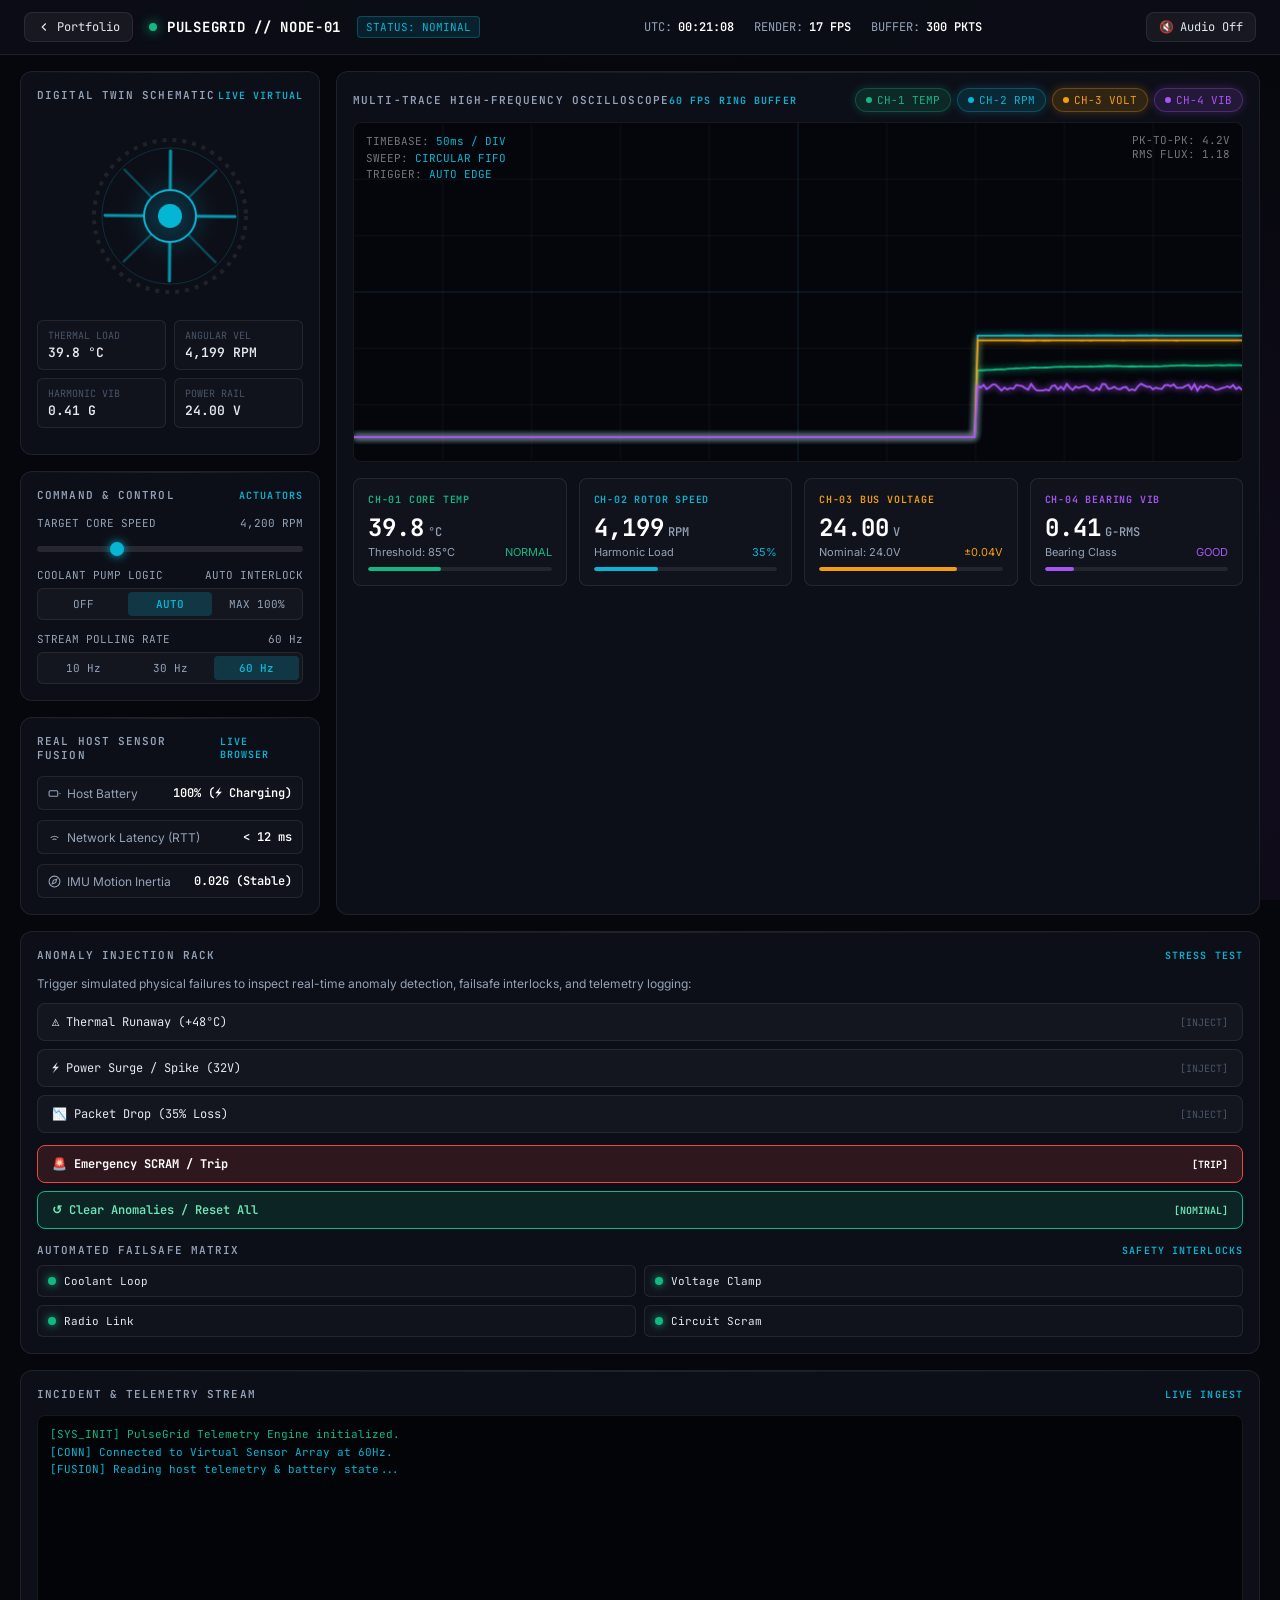
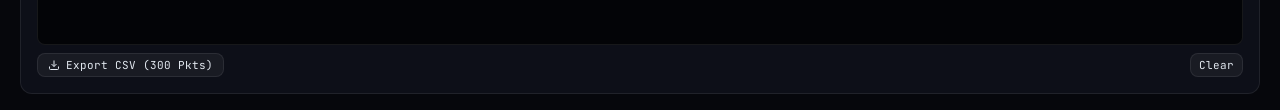
==== commit caa17211: "chore: remove github source button from pulsegrid project card" ====
--- a/pulsegrid/index.html
+++ b/pulsegrid/index.html
@@ -739,10 +739,7 @@
     <button type="button" class="btn-ctrl" id="audioToggleBtn" title="Toggle Synthetic Audio">
       <span id="audioIcon">🔇</span> Audio Off
     </button>
-    <a href="https://github.com/Kirtanx3" target="_blank" rel="noopener" class="btn-ctrl">
-      <svg width="14" height="14" viewBox="0 0 24 24" fill="currentColor"><path d="M12 .3a12 12 0 0 0-3.8 23.4c.6.1.8-.3.8-.6v-2c-3.3.7-4-1.6-4-1.6-.6-1.4-1.4-1.8-1.4-1.8-1-.7.1-.7.1-.7 1.2.1 1.9 1.2 1.9 1.2 1 1.8 2.8 1.3 3.5 1 0-.8.4-1.3.7-1.6-2.7-.3-5.5-1.3-5.5-5.9 0-1.3.5-2.4 1.2-3.2-.1-.3-.5-1.5.1-3.2 0 0 1-.3 3.3 1.2a11.5 11.5 0 0 1 6 0c2.3-1.5 3.3-1.2 3.3-1.2.6 1.7.2 2.9.1 3.2.8.8 1.2 1.9 1.2 3.2 0 4.6-2.8 5.6-5.5 5.9.4.4.8 1.1.8 2.2v3.3c0 .3.2.7.8.6A12 12 0 0 0 12 .3"/></svg>
-      GitHub
-    </a>
+
   </div>
 </header>
 
